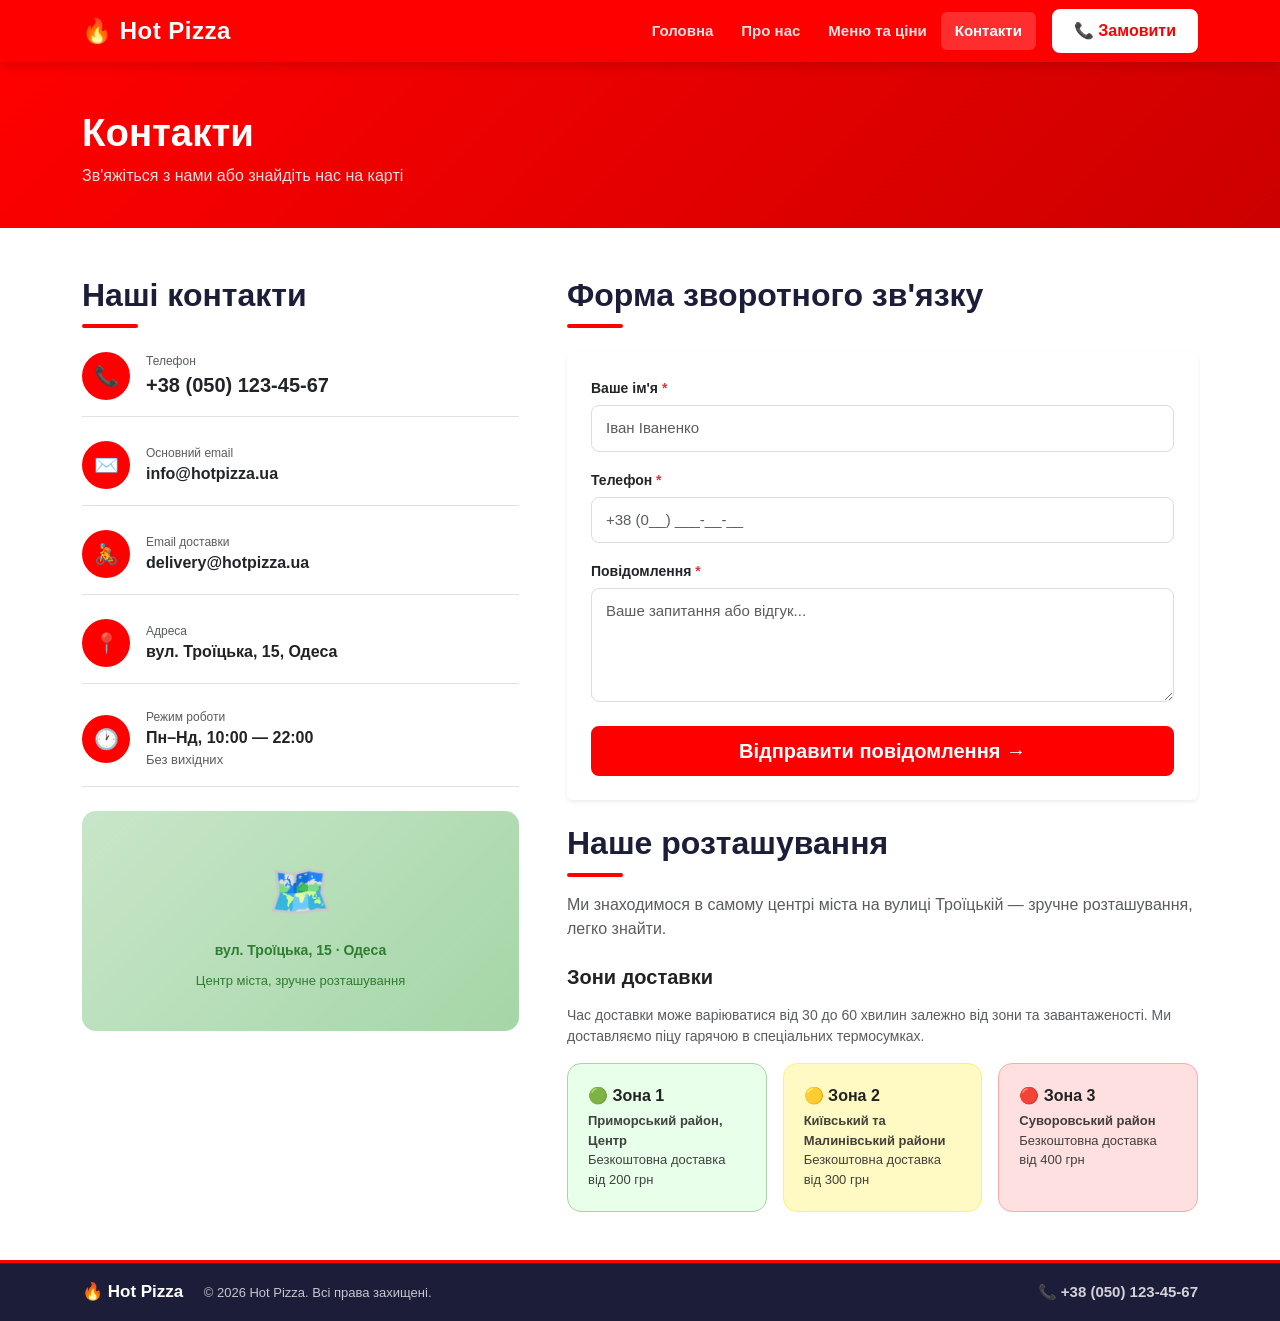
==== contacts.html @ b301b30a "Add files via upload" ====
<!DOCTYPE html>
<html lang="uk">
<head>
  <meta charset="UTF-8">
  <meta name="viewport" content="width=device-width, initial-scale=1">
  <meta name="description" content="Контакти Hot Pizza — вул. Троїцька, 15, Одеса. Телефон, email, зони доставки, режим роботи. Напишіть нам або зателефонуйте.">
  <title>Контакти — Hot Pizza</title>
  <link rel="icon" href="favicon.ico" type="image/x-icon">
  <link rel="shortcut icon" href="favicon.ico" type="image/x-icon">
  <link href="https://cdn.jsdelivr.net/npm/bootstrap@5.3.2/dist/css/bootstrap.min.css" rel="stylesheet">
  <link href="style.css" rel="stylesheet">
</head>
<body class="d-flex flex-column min-vh-100">

  <nav class="navbar navbar-expand-lg navbar-dark hp-navbar sticky-top">
    <div class="container">
      <a class="navbar-brand hp-brand" href="index.html">🔥 Hot Pizza</a>
      <button class="navbar-toggler border-0" type="button" aria-label="Відкрити меню" data-bs-toggle="collapse" data-bs-target="#navMain">
        <span class="navbar-toggler-icon"></span>
      </button>
      <div class="collapse navbar-collapse" id="navMain">
        <ul class="navbar-nav ms-auto mb-2 mb-lg-0 align-items-lg-center">
          <li class="nav-item"><a class="nav-link" href="index.html">Головна</a></li>
          <li class="nav-item"><a class="nav-link" href="about.html">Про нас</a></li>
          <li class="nav-item"><a class="nav-link" href="menu.html">Меню та ціни</a></li>
          <li class="nav-item"><a class="nav-link active" href="contacts.html">Контакти</a></li>
        </ul>
        <a href="tel:+380501234567" class="btn hp-btn-order ms-lg-3">📞 Замовити</a>
      </div>
    </div>
  </nav>

  <main class="flex-grow-1">

    <!-- PAGE HEADER -->
    <section class="hp-page-header">
      <div class="container">
        <h1>Контакти</h1>
        <p>Зв'яжіться з нами або знайдіть нас на карті</p>
      </div>
    </section>

    <section class="py-5 bg-white">
      <div class="container">
        <div class="row g-5">

          <!-- ЛІВА КОЛОНКА: КОНТАКТНА ІНФОРМАЦІЯ -->
          <div class="col-lg-5">
            <h2 class="hp-section-title mb-4">Наші контакти</h2>

            <div class="d-flex align-items-center gap-3 mb-4 pb-3 border-bottom">
              <div class="hp-contact-icon">📞</div>
              <div>
                <p class="mb-0 text-muted" style="font-size:12px;">Телефон</p>
                <a href="tel:+380501234567" class="fw-bold text-dark text-decoration-none fs-5">+38 (050) 123-45-67</a>
              </div>
            </div>

            <div class="d-flex align-items-center gap-3 mb-4 pb-3 border-bottom">
              <div class="hp-contact-icon">✉️</div>
              <div>
                <p class="mb-0 text-muted" style="font-size:12px;">Основний email</p>
                <a href="mailto:info@hotpizza.ua" class="fw-bold text-dark text-decoration-none">info@hotpizza.ua</a>
              </div>
            </div>

            <div class="d-flex align-items-center gap-3 mb-4 pb-3 border-bottom">
              <div class="hp-contact-icon">🚴</div>
              <div>
                <p class="mb-0 text-muted" style="font-size:12px;">Email доставки</p>
                <a href="mailto:delivery@hotpizza.ua" class="fw-bold text-dark text-decoration-none">delivery@hotpizza.ua</a>
              </div>
            </div>

            <div class="d-flex align-items-center gap-3 mb-4 pb-3 border-bottom">
              <div class="hp-contact-icon">📍</div>
              <div>
                <p class="mb-0 text-muted" style="font-size:12px;">Адреса</p>
                <strong class="fs-6">вул. Троїцька, 15, Одеса</strong>
              </div>
            </div>

            <div class="d-flex align-items-center gap-3 mb-4 pb-3 border-bottom">
              <div class="hp-contact-icon">🕐</div>
              <div>
                <p class="mb-0 text-muted" style="font-size:12px;">Режим роботи</p>
                <strong class="fs-6">Пн–Нд, 10:00 — 22:00</strong>
                <p class="text-muted mb-0" style="font-size:13px;">Без вихідних</p>
              </div>
            </div>

            <!-- КАРТА РОЗТАШУВАННЯ -->
            <div class="hp-map-mock mt-2">
              <span>🗺️</span>
              <p>вул. Троїцька, 15 · Одеса</p>
              <small style="color:#2e7d32; font-size:13px;">Центр міста, зручне розташування</small>
            </div>
          </div>

          <!-- ПРАВА КОЛОНКА: ФОРМА + ЗОНИ -->
          <div class="col-lg-7">
            <h2 class="hp-section-title mb-4">Форма зворотного зв'язку</h2>
            <div class="card border-0 shadow-sm p-4 mb-4">
              <form id="contactForm" action="https://formspree.io/f/demo" method="POST" novalidate class="hp-form">
                <div class="mb-3">
                  <label for="name" class="form-label">Ваше ім'я <span class="text-danger">*</span></label>
                  <input type="text" class="form-control" id="name" name="name" placeholder="Іван Іваненко" required minlength="2" autocomplete="name">
                  <div class="invalid-feedback">Введіть ваше ім'я (мінімум 2 символи)</div>
                </div>
                <div class="mb-3">
                  <label for="phone" class="form-label">Телефон <span class="text-danger">*</span></label>
                  <input type="tel" class="form-control" id="phone" name="phone" placeholder="+38 (0__) ___-__-__" required autocomplete="tel" pattern="[\+]?[0-9\s\(\)\-]{10,15}">
                  <div class="invalid-feedback">Введіть коректний номер телефону</div>
                </div>
                <div class="mb-4">
                  <label for="message" class="form-label">Повідомлення <span class="text-danger">*</span></label>
                  <textarea class="form-control" id="message" name="message" rows="4" placeholder="Ваше запитання або відгук..." required minlength="5"></textarea>
                  <div class="invalid-feedback">Введіть повідомлення (мінімум 5 символів)</div>
                </div>
                <button type="submit" class="btn hp-btn-main btn-lg w-100 fw-bold">Відправити повідомлення →</button>
              </form>
              <div id="successMsg" class="alert alert-success mt-3 d-none" role="alert">
                ✅ <strong>Дякуємо!</strong> Ваше повідомлення надіслано. Ми зв'яжемося з вами найближчим часом.
              </div>
            </div>

            <!-- НАШЕ РОЗТАШУВАННЯ -->
            <h2 class="hp-section-title mb-3">Наше розташування</h2>
            <p class="text-muted mb-4">Ми знаходимося в самому центрі міста на вулиці Троїцькій — зручне розташування, легко знайти.</p>

            <!-- ЗОНИ ДОСТАВКИ -->
            <h3 class="h5 fw-bold mb-3">Зони доставки</h3>
            <p class="text-muted mb-3" style="font-size:14px;">Час доставки може варіюватися від 30 до 60 хвилин залежно від зони та завантаженості. Ми доставляємо піцу гарячою в спеціальних термосумках.</p>
            <div class="row g-3">
              <div class="col-md-4">
                <div class="hp-zone-card" style="background:#E8FFEA; border:1.5px solid #a5d6a7;">
                  <h4>🟢 Зона 1</h4>
                  <p><strong>Приморський район, Центр</strong><br>Безкоштовна доставка від 200 грн</p>
                </div>
              </div>
              <div class="col-md-4">
                <div class="hp-zone-card" style="background:#FFF9C4; border:1.5px solid #fff176;">
                  <h4>🟡 Зона 2</h4>
                  <p><strong>Київський та Малинівський райони</strong><br>Безкоштовна доставка від 300 грн</p>
                </div>
              </div>
              <div class="col-md-4">
                <div class="hp-zone-card" style="background:#FFE0E0; border:1.5px solid #FFAAAA;">
                  <h4>🔴 Зона 3</h4>
                  <p><strong>Суворовський район</strong><br>Безкоштовна доставка від 400 грн</p>
                </div>
              </div>
            </div>
          </div>

        </div>
      </div>
    </section>

  </main>

  <footer class="hp-footer mt-auto">
    <div class="container">
      <div class="row align-items-center py-3">
        <div class="col-md-6 text-center text-md-start mb-2 mb-md-0">
          <span class="hp-footer-brand">🔥 Hot Pizza</span>
          <span class="hp-footer-copy ms-3">© 2026 Hot Pizza. Всі права захищені.</span>
        </div>
        <div class="col-md-6 text-center text-md-end">
          <a href="tel:+380501234567" class="hp-footer-tel">📞 +38 (050) 123-45-67</a>
        </div>
      </div>
    </div>
  </footer>

  <script src="https://cdn.jsdelivr.net/npm/bootstrap@5.3.2/dist/js/bootstrap.bundle.min.js"></script>
  <script src="script.js"></script>
</body>
</html>
---- style.css ----
/* ============================================
   Hot Pizza — style.css
   Кольори: червона шапка #FF0000, фон #FFFFFF,
   нижня шапка #1B1D39
   ============================================ */

/* --- ЗМІННІ --- */
:root {
  --hp-red:    #FF0000;
  --hp-dark:   #1B1D39;
  --hp-white:  #FFFFFF;
  --hp-light:  #FFF8F8;
  --hp-accent: #FFE0E0;
  --hp-green-bg: #E8FFEA;
  --hp-blue-bg:  #DEE4FF;
  --hp-text:   #222222;
  --hp-muted:  #666666;
}

/* --- БАЗОВІ --- */
body {
  font-family: 'Segoe UI', Tahoma, Geneva, Verdana, sans-serif;
  font-size: 16px;
  color: var(--hp-text);
  background: var(--hp-white);
}

/* --- НАВБАР --- */
.hp-navbar {
  background: var(--hp-red) !important;
  box-shadow: 0 2px 12px rgba(0,0,0,0.18);
}

.hp-brand {
  font-size: 1.5rem;
  font-weight: 800;
  color: #fff !important;
  letter-spacing: 0.5px;
}

.hp-navbar .nav-link {
  color: rgba(255,255,255,0.88) !important;
  font-weight: 600;
  font-size: 15px;
  padding: 8px 14px !important;
  border-radius: 6px;
  transition: background 0.18s, color 0.18s;
}

.hp-navbar .nav-link:hover,
.hp-navbar .nav-link.active {
  color: #fff !important;
  background: rgba(255,255,255,0.18);
}

.hp-btn-order {
  background: #fff;
  color: var(--hp-red);
  border: 2px solid #fff;
  font-weight: 800;
  border-radius: 8px;
  padding: 8px 20px;
  transition: background 0.18s, color 0.18s;
}

.hp-btn-order:hover {
  background: var(--hp-red);
  color: #fff;
  border-color: #fff;
}

/* --- КНОПКИ --- */
.hp-btn-main {
  background: var(--hp-red);
  color: #fff;
  border: 2px solid var(--hp-red);
  font-weight: 700;
  border-radius: 8px;
  transition: background 0.18s, color 0.18s;
}
.hp-btn-main:hover {
  background: #cc0000;
  border-color: #cc0000;
  color: #fff;
}

.hp-btn-ghost {
  background: transparent;
  color: var(--hp-red);
  border: 2px solid var(--hp-red);
  font-weight: 700;
  border-radius: 8px;
  transition: background 0.18s, color 0.18s;
}
.hp-btn-ghost:hover {
  background: var(--hp-red);
  color: #fff;
}

/* --- HERO --- */
.hp-hero {
  background: var(--hp-white);
  padding: 80px 0 64px;
  border-bottom: 1px solid #f0f0f0;
}

.hp-hero-title {
  font-size: 3rem;
  font-weight: 900;
  color: var(--hp-dark);
  line-height: 1.1;
  margin-bottom: 20px;
}

.hp-hero-sub {
  font-size: 1.05rem;
  color: var(--hp-muted);
  line-height: 1.75;
}

.hp-pizza-visual {
  font-size: 160px;
  line-height: 1;
  display: inline-block;
  filter: drop-shadow(0 8px 24px rgba(255,0,0,0.15));
  animation: pizzaFloat 3.5s ease-in-out infinite;
}

@keyframes pizzaFloat {
  0%, 100% { transform: translateY(0) rotate(-3deg); }
  50%       { transform: translateY(-14px) rotate(3deg); }
}

/* --- ЗАГОЛОВКИ СЕКЦІЙ --- */
.hp-section-title {
  font-size: 2rem;
  font-weight: 800;
  color: var(--hp-dark);
  position: relative;
  display: inline-block;
}
.hp-section-title::after {
  content: '';
  display: block;
  width: 56px;
  height: 4px;
  background: var(--hp-red);
  border-radius: 2px;
  margin-top: 10px;
}
.text-center .hp-section-title::after { margin-left: auto; margin-right: auto; }

/* --- КАРТКИ ПЕРЕВАГ --- */
.hp-adv-card {
  background: var(--hp-white);
  border: 1.5px solid #f0f0f0;
  border-radius: 16px;
  padding: 32px 24px;
  box-shadow: 0 2px 16px rgba(0,0,0,0.06);
  transition: transform 0.2s, box-shadow 0.2s;
}
.hp-adv-card:hover {
  transform: translateY(-5px);
  box-shadow: 0 8px 32px rgba(255,0,0,0.10);
}
.hp-adv-icon {
  font-size: 3rem;
}

/* --- МЕНЮ КАРТКИ --- */
.hp-menu-card {
  background: var(--hp-white);
  border-radius: 16px;
  overflow: hidden;
  box-shadow: 0 2px 16px rgba(0,0,0,0.07);
  border: 1.5px solid #f0f0f0;
  transition: transform 0.2s, box-shadow 0.2s;
  height: 100%;
}
.hp-menu-card:hover {
  transform: translateY(-4px);
  box-shadow: 0 8px 32px rgba(255,0,0,0.10);
}
.hp-menu-img {
  height: 170px;
  background: linear-gradient(135deg, #FFE0E0, #FFBABA);
  display: flex;
  align-items: center;
  justify-content: center;
  font-size: 80px;
}
.hp-menu-body {
  padding: 18px 20px 20px;
}
.hp-menu-body h3 { font-size: 17px; font-weight: 800; margin-bottom: 6px; }
.hp-menu-body p  { font-size: 13px; color: var(--hp-muted); margin-bottom: 14px; min-height: 50px; }
.hp-menu-sizes {
  display: flex;
  gap: 8px;
  flex-wrap: wrap;
}
.hp-size-tag {
  background: var(--hp-accent);
  border-radius: 8px;
  padding: 5px 10px;
  font-size: 12px;
  font-weight: 700;
  color: var(--hp-dark);
}
.hp-size-tag span {
  display: block;
  font-size: 11px;
  color: var(--hp-red);
  font-weight: 800;
}

/* --- РОЗМІРИ ПІЦИ --- */
.hp-size-block {
  background: var(--hp-accent);
  border-radius: 14px;
  padding: 24px;
  text-align: center;
}
.hp-size-block h3 { font-size: 15px; font-weight: 800; color: var(--hp-dark); }
.hp-size-block p  { font-size: 13px; color: var(--hp-muted); margin: 0; }

/* --- ДОДАТКОВІ ІНГРЕДІЄНТИ --- */
.hp-extras-table td {
  padding: 10px 0;
  font-size: 15px;
  border-bottom: 1px solid #eee;
}
.hp-extras-table td:last-child { font-weight: 700; color: var(--hp-red); text-align: right; }

/* --- УМОВИ ДОСТАВКИ --- */
.hp-delivery-item {
  display: flex;
  align-items: flex-start;
  gap: 12px;
  padding: 10px 0;
  border-bottom: 1px solid rgba(0,0,0,0.07);
  font-size: 15px;
}
.hp-delivery-item:last-child { border-bottom: none; }

/* --- ЗОНИ ДОСТАВКИ --- */
.hp-zone-card {
  border-radius: 14px;
  padding: 22px 20px;
  height: 100%;
}
.hp-zone-card h4 { font-size: 16px; font-weight: 800; margin-bottom: 6px; }
.hp-zone-card p  { font-size: 13px; margin: 0; opacity: 0.85; }

/* --- КОНТАКТИ --- */
.hp-contact-icon {
  width: 48px;
  height: 48px;
  min-width: 48px;
  background: var(--hp-red);
  border-radius: 50%;
  display: flex;
  align-items: center;
  justify-content: center;
  font-size: 20px;
  color: #fff;
}
.hp-map-mock {
  background: linear-gradient(135deg,#c8e6c9,#a5d6a7);
  border-radius: 14px;
  height: 220px;
  display: flex;
  flex-direction: column;
  align-items: center;
  justify-content: center;
  gap: 10px;
  font-size: 52px;
}
.hp-map-mock p { font-size: 14px; font-weight: 700; color: #2e7d32; margin: 0; }

/* --- ФОРМА --- */
.hp-form .form-control {
  border: 1.5px solid #ddd;
  border-radius: 8px;
  padding: 11px 14px;
  font-size: 15px;
  transition: border-color 0.18s;
}
.hp-form .form-control:focus {
  border-color: var(--hp-red);
  box-shadow: 0 0 0 3px rgba(255,0,0,0.10);
}
.hp-form label { font-weight: 700; font-size: 14px; margin-bottom: 6px; }

/* --- ПРО НАС --- */
.hp-why-item {
  display: flex;
  align-items: flex-start;
  gap: 12px;
  padding: 10px 0;
  font-size: 15px;
  border-bottom: 1px solid rgba(0,0,0,0.06);
}
.hp-why-item:last-child { border-bottom: none; }
.hp-why-check {
  width: 26px;
  height: 26px;
  min-width: 26px;
  background: var(--hp-red);
  border-radius: 50%;
  display: flex;
  align-items: center;
  justify-content: center;
  color: #fff;
  font-size: 13px;
  font-weight: 800;
  margin-top: 1px;
}

.hp-value-card {
  background: var(--hp-white);
  border-radius: 14px;
  padding: 28px 22px;
  border: 1.5px solid #f0f0f0;
  box-shadow: 0 2px 12px rgba(0,0,0,0.05);
  height: 100%;
}
.hp-value-card h3 { font-size: 16px; font-weight: 800; color: var(--hp-red); margin-bottom: 10px; }
.hp-value-card p  { font-size: 14px; color: var(--hp-muted); margin: 0; line-height: 1.7; }

/* --- CATEGORY FILTER --- */
.hp-cat-btn {
  border: 2px solid var(--hp-red);
  background: transparent;
  color: var(--hp-red);
  font-weight: 700;
  font-size: 14px;
  border-radius: 24px;
  padding: 7px 20px;
  cursor: pointer;
  transition: all 0.18s;
  font-family: inherit;
  white-space: nowrap;
}
.hp-cat-btn.active,
.hp-cat-btn:hover {
  background: var(--hp-red);
  color: #fff;
}

/* --- ФУТЕР --- */
.hp-footer {
  background: var(--hp-dark);
  color: rgba(255,255,255,0.75);
  border-top: 3px solid var(--hp-red);
}
.hp-footer-brand {
  font-weight: 800;
  font-size: 17px;
  color: #fff;
}
.hp-footer-copy {
  font-size: 13px;
}
.hp-footer-tel {
  color: rgba(255,255,255,0.8);
  text-decoration: none;
  font-weight: 600;
  font-size: 15px;
  transition: color 0.18s;
}
.hp-footer-tel:hover { color: #fff; }

/* --- PAGE HEADER --- */
.hp-page-header {
  background: linear-gradient(135deg, var(--hp-red) 0%, #cc0000 100%);
  padding: 48px 0 40px;
  color: #fff;
}
.hp-page-header h1 {
  font-size: 2.4rem;
  font-weight: 900;
  margin: 0;
}
.hp-page-header p {
  font-size: 1rem;
  opacity: 0.88;
  margin: 8px 0 0;
}

/* ============================================================
   АДАПТИВНІСТЬ — ВЕЛИКІ ПРИСТРОЇ (≥1200px)
   ============================================================ */
@media (min-width: 1200px) {
  .hp-hero-title   { font-size: 3.4rem; }
  .hp-pizza-visual { font-size: 180px; }
  .hp-menu-img     { height: 185px; font-size: 88px; }
}

/* ============================================================
   АДАПТИВНІСТЬ — СЕРЕДНІ ПРИСТРОЇ (≥992px < 1200px)
   ============================================================ */
@media (min-width: 992px) and (max-width: 1199px) {
  .hp-hero-title   { font-size: 2.6rem; }
  .hp-pizza-visual { font-size: 130px; }
  .hp-menu-img     { height: 155px; font-size: 70px; }
}

/* ============================================================
   АДАПТИВНІСТЬ — ПЛАНШЕТИ (768–991px)
   ============================================================ */
@media (min-width: 768px) and (max-width: 991px) {
  .hp-hero         { padding: 56px 0 44px; }
  .hp-hero-title   { font-size: 2.1rem; }
  .hp-pizza-visual { font-size: 100px; }
  .hp-menu-img     { height: 140px; font-size: 62px; }
}

/* ============================================================
   МОБІЛЬНА ВЕРСІЯ — SMALL (≥576px)
   ============================================================ */
@media (min-width: 576px) and (max-width: 767px) {
  .hp-hero         { padding: 44px 0 36px; }
  .hp-hero-title   { font-size: 1.9rem; }
  .hp-pizza-visual { font-size: 90px; }
  .hp-section-title { font-size: 1.6rem; }
  .hp-menu-img     { height: 130px; font-size: 58px; }
}

/* ============================================================
   МОБІЛЬНА ВЕРСІЯ — EXTRA SMALL (<576px)
   ============================================================ */
@media (max-width: 575px) {
  body { font-size: 15px; }

  .hp-hero         { padding: 32px 0 28px; }
  .hp-hero-title   { font-size: 1.65rem; }
  .hp-hero-sub     { font-size: 0.95rem; }
  .hp-pizza-visual { font-size: 80px; }
  .hp-section-title { font-size: 1.35rem; }

  .hp-page-header h1 { font-size: 1.6rem; }

  /* Кнопки — мінімум 44px для tapping */
  .btn { min-height: 44px; }

  /* Меню — горизонтальний скрол категорій */
  .hp-cat-scroll {
    flex-wrap: nowrap !important;
    overflow-x: auto;
    padding-bottom: 6px;
    justify-content: flex-start !important;
    -webkit-overflow-scrolling: touch;
  }
  .hp-cat-scroll::-webkit-scrollbar { height: 3px; }

  /* Форма — 16px запобігає zoom на iOS */
  .form-control { font-size: 16px !important; min-height: 44px; }
  textarea.form-control { min-height: 100px; }

  /* Футер — по центру */
  .hp-footer .row { text-align: center !important; }

  /* Без горизонтального скролу */
  .container { overflow-x: hidden; }
}

/* ============================================================
   ЛР5 — МОБІЛЬНА ВЕРСІЯ
   Додаткові стилі для Extra Small (<576px) та Small (>=576px)
   ============================================================ */

/* Загальне: заборона горизонтального скролу */
html, body {
  overflow-x: hidden;
  max-width: 100%;
}

/* ---- SMALL (>=576px і <992px) ---- */
@media screen and (min-width: 576px) and (max-width: 991px) {

  /* Навігація — більші відступи між посиланнями для tapping */
  .hp-navbar .nav-link {
    padding: 12px 16px !important;
    font-size: 16px;
  }

  /* Hero */
  .hp-hero { padding: 48px 0 40px; }
  .hp-hero-title { font-size: 2rem; }

  /* Картки — рівна висота */
  .hp-adv-card { padding: 24px 16px; }

  /* Картки меню */
  .hp-menu-img { height: 150px; font-size: 68px; }

  /* Кнопки — достатній розмір для tapping */
  .btn { min-height: 44px; }

  /* Форма — поля більші */
  .form-control { min-height: 44px; font-size: 16px; }
}

/* ---- EXTRA SMALL (<576px) — розширений блок ---- */
@media screen and (max-width: 575px) {

  /* Загальне */
  body { font-size: 15px; }
  * { -webkit-tap-highlight-color: rgba(255,0,0,0.1); }

  /* Відключення zoom на iOS при фокусі на input */
  input, select, textarea { font-size: 16px !important; }

  /* Навігація */
  .hp-navbar { padding: 0 12px; }
  .hp-brand { font-size: 1.2rem !important; }

  /* Hamburger — більша зона натискання */
  .navbar-toggler {
    padding: 10px 12px;
    min-width: 44px;
    min-height: 44px;
  }

  /* Розкрите меню — великі посилання для tapping */
  .navbar-collapse .nav-link {
    padding: 14px 16px !important;
    font-size: 17px !important;
    border-bottom: 1px solid rgba(255,255,255,0.15);
    min-height: 48px;
    display: flex;
    align-items: center;
  }

  /* Кнопка «Замовити» у відкритому меню */
  .navbar-collapse .hp-btn-order {
    width: 100%;
    margin: 12px 0 4px !important;
    min-height: 48px;
    font-size: 16px;
  }

  /* Hero секція */
  .hp-hero { padding: 28px 0 24px; text-align: center; }
  .hp-hero-title { font-size: 1.7rem; line-height: 1.2; }
  .hp-hero-sub { font-size: 0.95rem; }
  .hp-pizza-visual { font-size: 80px; }

  /* Кнопки — мінімум 44px (рекомендація Apple/Google для touch) */
  .btn {
    min-height: 44px;
    padding: 10px 20px;
    font-size: 15px;
  }

  /* Кнопки hero — в колонку */
  .hp-hero .d-flex { flex-direction: column; gap: 12px !important; }
  .hp-hero .btn { width: 100%; }

  /* Секції */
  .hp-section-title { font-size: 1.4rem; }
  .hp-page-header { padding: 32px 0 28px; }
  .hp-page-header h1 { font-size: 1.7rem; }

  /* Картки переваг — 1 колонка */
  .hp-adv-card { padding: 20px 16px; }
  .hp-adv-icon { font-size: 2.5rem; }

  /* Картки меню */
  .hp-menu-img { height: 130px; font-size: 60px; }
  .hp-menu-body h3 { font-size: 16px; }

  /* Розміри піц — 1 колонка */
  .hp-size-block { padding: 16px; }

  /* Фільтр категорій — горизонтальний скрол */
  #catFilter {
    flex-wrap: nowrap !important;
    overflow-x: auto !important;
    justify-content: flex-start !important;
    padding-bottom: 8px;
    -webkit-overflow-scrolling: touch;
    gap: 8px !important;
  }
  #catFilter::-webkit-scrollbar { height: 3px; background: #eee; }
  #catFilter::-webkit-scrollbar-thumb { background: #FF0000; border-radius: 2px; }
  .hp-cat-btn { white-space: nowrap; flex-shrink: 0; min-height: 40px; }

  /* Форма — 3 поля, великі для пальців */
  .hp-form .form-control {
    font-size: 16px !important;
    min-height: 48px;
    padding: 12px 14px;
  }
  .hp-form textarea.form-control { min-height: 100px; }

  /* Контактна інформація */
  .hp-contact-icon { width: 42px; height: 42px; min-width: 42px; font-size: 18px; }

  /* Зони доставки — 1 колонка */
  .hp-zone-card { padding: 16px; margin-bottom: 8px; }
  .hp-zone-card h4 { font-size: 14px; }

  /* Таблиця інгредієнтів */
  .hp-extras-table td { font-size: 14px; }

  /* Футер */
  .hp-footer .row { text-align: center !important; }
  .hp-footer-brand { display: block; margin-bottom: 4px; }
  .hp-footer-copy { font-size: 12px; }

  /* Без горизонтального скролу — жорстко */
  .container, .row { overflow-x: hidden; }
  img, table { max-width: 100%; }
}
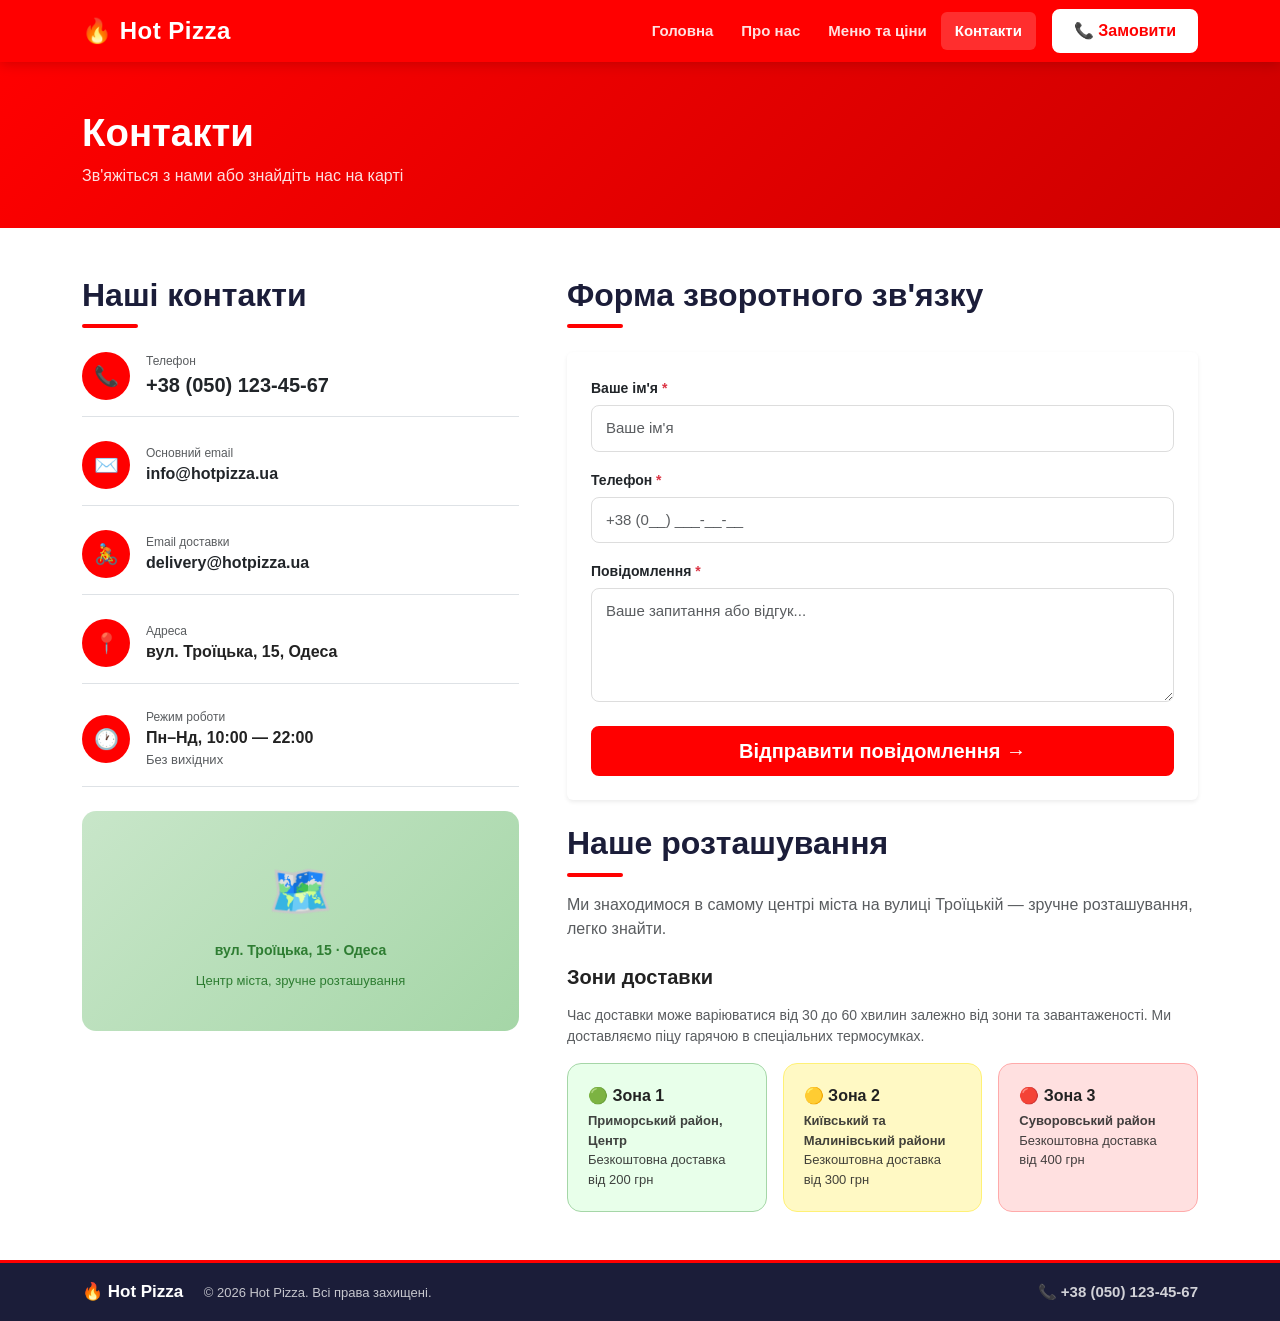
==== commit 3c5e6d3f: "contacts.html" ====
--- a/contacts.html
+++ b/contacts.html
@@ -104,7 +104,7 @@
               <form id="contactForm" action="https://formspree.io/f/demo" method="POST" novalidate class="hp-form">
                 <div class="mb-3">
                   <label for="name" class="form-label">Ваше ім'я <span class="text-danger">*</span></label>
-                  <input type="text" class="form-control" id="name" name="name" placeholder="Іван Іваненко" required minlength="2" autocomplete="name">
+                  <input type="text" class="form-control" id="name" name="name" placeholder="Ваше ім'я" required minlength="2" autocomplete="name">
                   <div class="invalid-feedback">Введіть ваше ім'я (мінімум 2 символи)</div>
                 </div>
                 <div class="mb-3">
